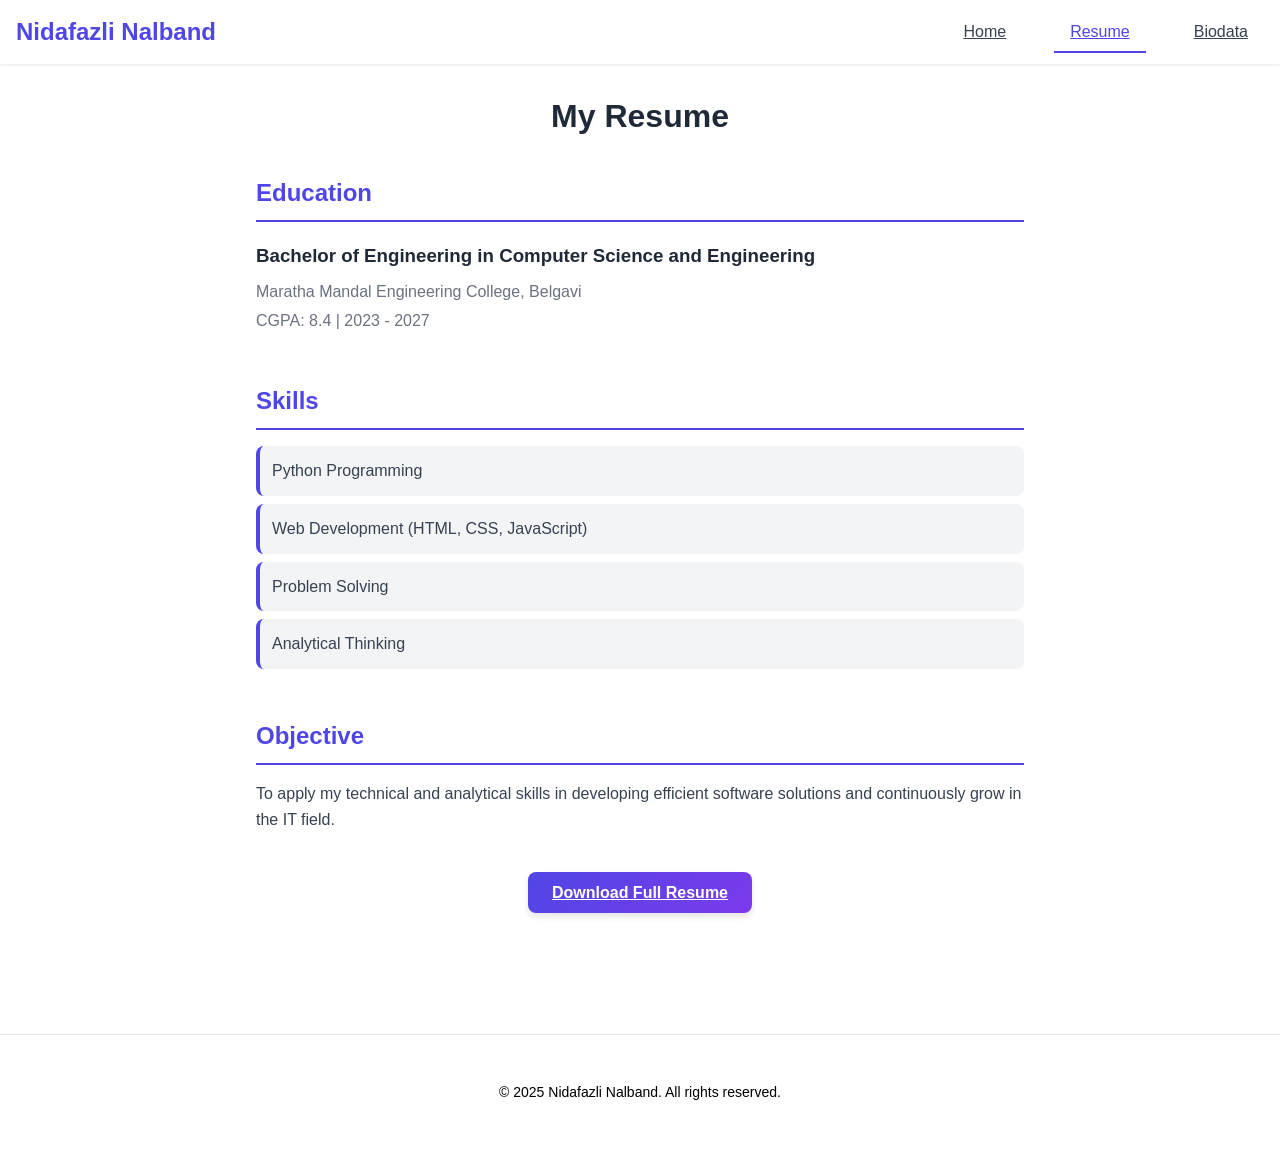
==== resume.html @ 798a1188 "Add files via upload" ====
<!DOCTYPE html>
<html lang="en">
<head>
  <meta charset="UTF-8" />
  <meta name="viewport" content="width=device-width, initial-scale=1" />
  <title>Resume - Nidafazli Nalband</title>
  <link rel="stylesheet" href="styles.css" />
</head>
<body>
  <nav class="navbar">
    <div class="nav-container">
      <div class="brand">Nidafazli Nalband</div>
      <div class="nav-links">
        <a href="index.html" class="nav-btn" id="home-btn">Home</a>
        <a href="resume.html" class="nav-btn active" id="resume-btn">Resume</a>
        <a href="biodata.html" class="nav-btn" id="biodata-btn">Biodata</a>
      </div>
    </div>
  </nav>

  <main class="container fade-in">
    <section class="resume-section">
      <h1>My Resume</h1>
      <div class="resume-content">
        <div class="resume-item">
          <h2>Education</h2>
          <div class="education-details">
            <h3>Bachelor of Engineering in Computer Science and Engineering</h3>
            <p>Maratha Mandal Engineering College, Belgavi</p>
            <p>CGPA: 8.4 | 2023 - 2027</p>
          </div>
        </div>
        <div class="resume-item">
          <h2>Skills</h2>
          <ul class="skills-list">
            <li>Python Programming</li>
            <li>Web Development (HTML, CSS, JavaScript)</li>
            <li>Problem Solving</li>
            <li>Analytical Thinking</li>
          </ul>
        </div>
        <div class="resume-item">
          <h2>Objective</h2>
          <p>To apply my technical and analytical skills in developing efficient software solutions and continuously grow in the IT field.</p>
        </div>
      </div>
      <div class="center-btn">
        <a href="resume.pdf" download="resume.pdf" target="_blank" class="btn primary">Download Full Resume</a>
      </div>
    </section>
  </main>

  <footer class="footer">
    <p>&copy; 2025 Nidafazli Nalband. All rights reserved.</p>
  </footer>

  <script src="script.js"></script>
</body>
</html>
---- styles.css ----
/* Global Styles */
body {
  font-family: 'Segoe UI', Tahoma, Geneva, Verdana, sans-serif;
  margin: 0;
  background: linear-gradient(135deg, from-slate-50 via-blue-50 to-indigo-50);
  min-height: 100vh;
  color: #374151;
  -webkit-font-smoothing: antialiased;
  -moz-osx-font-smoothing: grayscale;
  line-height: 1.6;
}

/* Navigation */
.navbar {
  position: fixed;
  top: 0;
  left: 0;
  right: 0;
  background: rgba(255, 255, 255, 0.8);
  backdrop-filter: blur(8px);
  box-shadow: 0 1px 3px rgba(0, 0, 0, 0.1);
  z-index: 50;
  transition: all 0.3s ease;
}

.nav-container {
  max-width: 7xl;
  margin: 0 auto;
  padding: 0 1rem;
  display: flex;
  justify-content: space-between;
  align-items: center;
  height: 4rem;
}

.brand {
  font-size: 1.5rem;
  font-weight: 600;
  color: #4f46e5;
  transition: transform 0.3s ease;
}

.brand:hover {
  transform: scale(1.05);
}

.nav-links {
  display: flex;
  gap: 2rem;
}

.nav-btn {
  background: none;
  border: none;
  color: #374151;
  font-weight: 500;
  font-size: 1rem;
  cursor: pointer;
  transition: all 0.3s ease;
  position: relative;
  padding: 0.5rem 1rem;
  border-radius: 0.5rem;
}

.nav-btn:hover {
  color: #4f46e5;
  transform: translateY(-1px);
}

.nav-btn.active {
  color: #4f46e5;
}

.nav-btn.active::after {
  content: '';
  position: absolute;
  bottom: 0;
  left: 0;
  width: 100%;
  height: 2px;
  background: #4f46e5;
  animation: slideIn 0.3s ease;
}

@keyframes slideIn {
  from {
    width: 0;
  }
  to {
    width: 100%;
  }
}

/* Page Management */
.page {
  display: none;
  padding-top: 4rem;
}

.page.active {
  display: block;
}

/* Container */
.container {
  max-width: 7xl;
  margin: 0 auto;
  padding: 0 1rem;
}

/* Fade-in Animation */
.fade-in {
  opacity: 0;
  transform: translateY(30px);
  animation: fadeInUp 0.8s ease forwards;
}

@keyframes fadeInUp {
  to {
    opacity: 1;
    transform: translateY(0);
  }
}

/* Hero Section */
.hero {
  text-align: center;
  padding: 4rem 0;
}

.profile-img {
  width: 8rem;
  height: 8rem;
  border-radius: 50%;
  object-fit: cover;
  margin-bottom: 2rem;
  border: 4px solid #4f46e5;
  box-shadow: 0 10px 15px rgba(0, 0, 0, 0.1);
  transition: transform 0.3s ease;
}

.profile-img:hover {
  transform: scale(1.05);
}

.hero h1 {
  font-size: 3rem;
  font-weight: 700;
  color: #1f2937;
  margin-bottom: 0.5rem;
}

.hero h2 {
  font-size: 1.25rem;
  color: #6b7280;
  margin-bottom: 1rem;
}

.hero p {
  font-size: 1.125rem;
  color: #4b5563;
  max-width: 32rem;
  margin: 0 auto 2rem;
}

.hero-buttons {
  display: flex;
  justify-content: center;
  gap: 1rem;
  flex-wrap: wrap;
}

/* Button Styles */
.btn {
  background: linear-gradient(135deg, #4f46e5, #7c3aed);
  color: white;
  border: none;
  padding: 0.75rem 1.5rem;
  border-radius: 0.5rem;
  font-size: 1rem;
  font-weight: 600;
  cursor: pointer;
  transition: all 0.3s ease;
  box-shadow: 0 4px 6px rgba(0, 0, 0, 0.1);
  position: relative;
  overflow: hidden;
}

.btn::before {
  content: '';
  position: absolute;
  top: 0;
  left: -100%;
  width: 100%;
  height: 100%;
  background: linear-gradient(90deg, transparent, rgba(255, 255, 255, 0.2), transparent);
  transition: left 0.5s;
}

.btn:hover::before {
  left: 100%;
}

.btn:hover {
  transform: translateY(-2px);
  box-shadow: 0 10px 15px rgba(0, 0, 0, 0.15);
}

.btn.secondary {
  background: rgba(255, 255, 255, 0.1);
  color: #4f46e5;
  border: 1px solid #4f46e5;
}

.btn.secondary:hover {
  background: #4f46e5;
  color: white;
}

/* Sections */
.about, .skills, .contact, .resume-section, .biodata-section {
  padding: 4rem 0;
}

.about h3, .skills h3, .contact h3, .resume-section h1, .biodata-section h1 {
  font-size: 2rem;
  font-weight: 700;
  color: #1f2937;
  text-align: center;
  margin-bottom: 2rem;
}

.about p {
  font-size: 1.125rem;
  color: #4b5563;
  line-height: 1.8;
  max-width: 42rem;
  margin: 0 auto 1rem;
  text-align: center;
}

/* Skills Section */
.skills-grid {
  display: grid;
  grid-template-columns: repeat(auto-fit, minmax(16rem, 1fr));
  gap: 2rem;
  margin-top: 2rem;
}

.skill-item {
  background: white;
  padding: 1.5rem;
  border-radius: 0.75rem;
  box-shadow: 0 4px 6px rgba(0, 0, 0, 0.1);
  transition: transform 0.3s ease, box-shadow 0.3s ease;
}

.skill-item:hover {
  transform: translateY(-4px);
  box-shadow: 0 10px 15px rgba(0, 0, 0, 0.15);
}

.skill-item h4 {
  color: #4f46e5;
  margin-bottom: 0.5rem;
  font-size: 1.125rem;
  font-weight: 600;
}

.skill-item p {
  color: #6b7280;
}

/* Contact Section */
.contact-grid {
  display: grid;
  grid-template-columns: repeat(auto-fit, minmax(16rem, 1fr));
  gap: 2rem;
  margin-top: 2rem;
}

.contact-item {
  display: flex;
  align-items: center;
  background: white;
  padding: 1.5rem;
  border-radius: 0.75rem;
  box-shadow: 0 4px 6px rgba(0, 0, 0, 0.1);
  transition: transform 0.3s ease;
}

.contact-item:hover {
  transform: translateX(4px);
}

.contact-item .icon {
  margin-right: 1rem;
  color: #4f46e5;
  font-size: 1.5rem;
}

.contact-item p {
  margin: 0;
  color: #374151;
}

.contact-item a {
  color: #4f46e5;
  text-decoration: none;
  font-weight: 500;
}

.contact-item a:hover {
  text-decoration: underline;
}

/* Resume Section */
.resume-content {
  max-width: 48rem;
  margin: 0 auto;
}

.resume-item {
  margin-bottom: 3rem;
}

.resume-item h2 {
  font-size: 1.5rem;
  color: #4f46e5;
  margin-bottom: 1rem;
  border-bottom: 2px solid #4f46e5;
  padding-bottom: 0.5rem;
}

.education-details h3 {
  color: #1f2937;
  margin-bottom: 0.5rem;
}

.education-details p {
  color: #6b7280;
  margin: 0.25rem 0;
}

.skills-list {
  list-style: none;
  padding: 0;
}

.skills-list li {
  background: #f3f4f6;
  padding: 0.75rem;
  margin-bottom: 0.5rem;
  border-radius: 0.5rem;
  border-left: 4px solid #4f46e5;
}

.center-btn {
  text-align: center;
  margin-top: 2rem;
}

/* Biodata Section */
.biodata-content {
  max-width: 48rem;
  margin: 0 auto;
}

.biodata-list {
  background: white;
  padding: 2rem;
  border-radius: 0.75rem;
  box-shadow: 0 4px 6px rgba(0, 0, 0, 0.1);
}

.biodata-list ul {
  list-style: none;
  padding: 0;
}

.biodata-list li {
  margin-bottom: 1rem;
  padding: 0.5rem 0;
  border-bottom: 1px solid #e5e7eb;
}

.biodata-list li:last-child {
  border-bottom: none;
}

.biodata-list strong {
  color: #4f46e5;
}

/* Footer */
.footer {
  background: white;
  color: #374151;
  padding: 2rem 0;
  margin-top: 4rem;
  border-top: 1px solid #e5e7eb;
}

.footer p {
  text-align: center;
  font-size: 0.875rem;
  color: #000000;
}

/* Responsive Design */
@media (max-width: 768px) {
  .nav-links {
    gap: 1rem;
  }

  .hero h1 {
    font-size: 2.25rem;
  }

  .hero h2 {
    font-size: 1.125rem;
  }

  .hero p {
    font-size: 1rem;
  }

  .skills-grid, .contact-grid {
    grid-template-columns: 1fr;
  }

  .biodata-grid {
    grid-template-columns: 1fr;
  }

  .footer-grid {
    grid-template-columns: 1fr;
  }
}

@media (max-width: 480px) {
  .nav-container {
    padding: 0 0.5rem;
  }

  .hero {
    padding: 2rem 0;
  }

  .hero-buttons {
    flex-direction: column;
    align-items: center;
  }

  .btn {
    width: 100%;
    max-width: 16rem;
  }
}
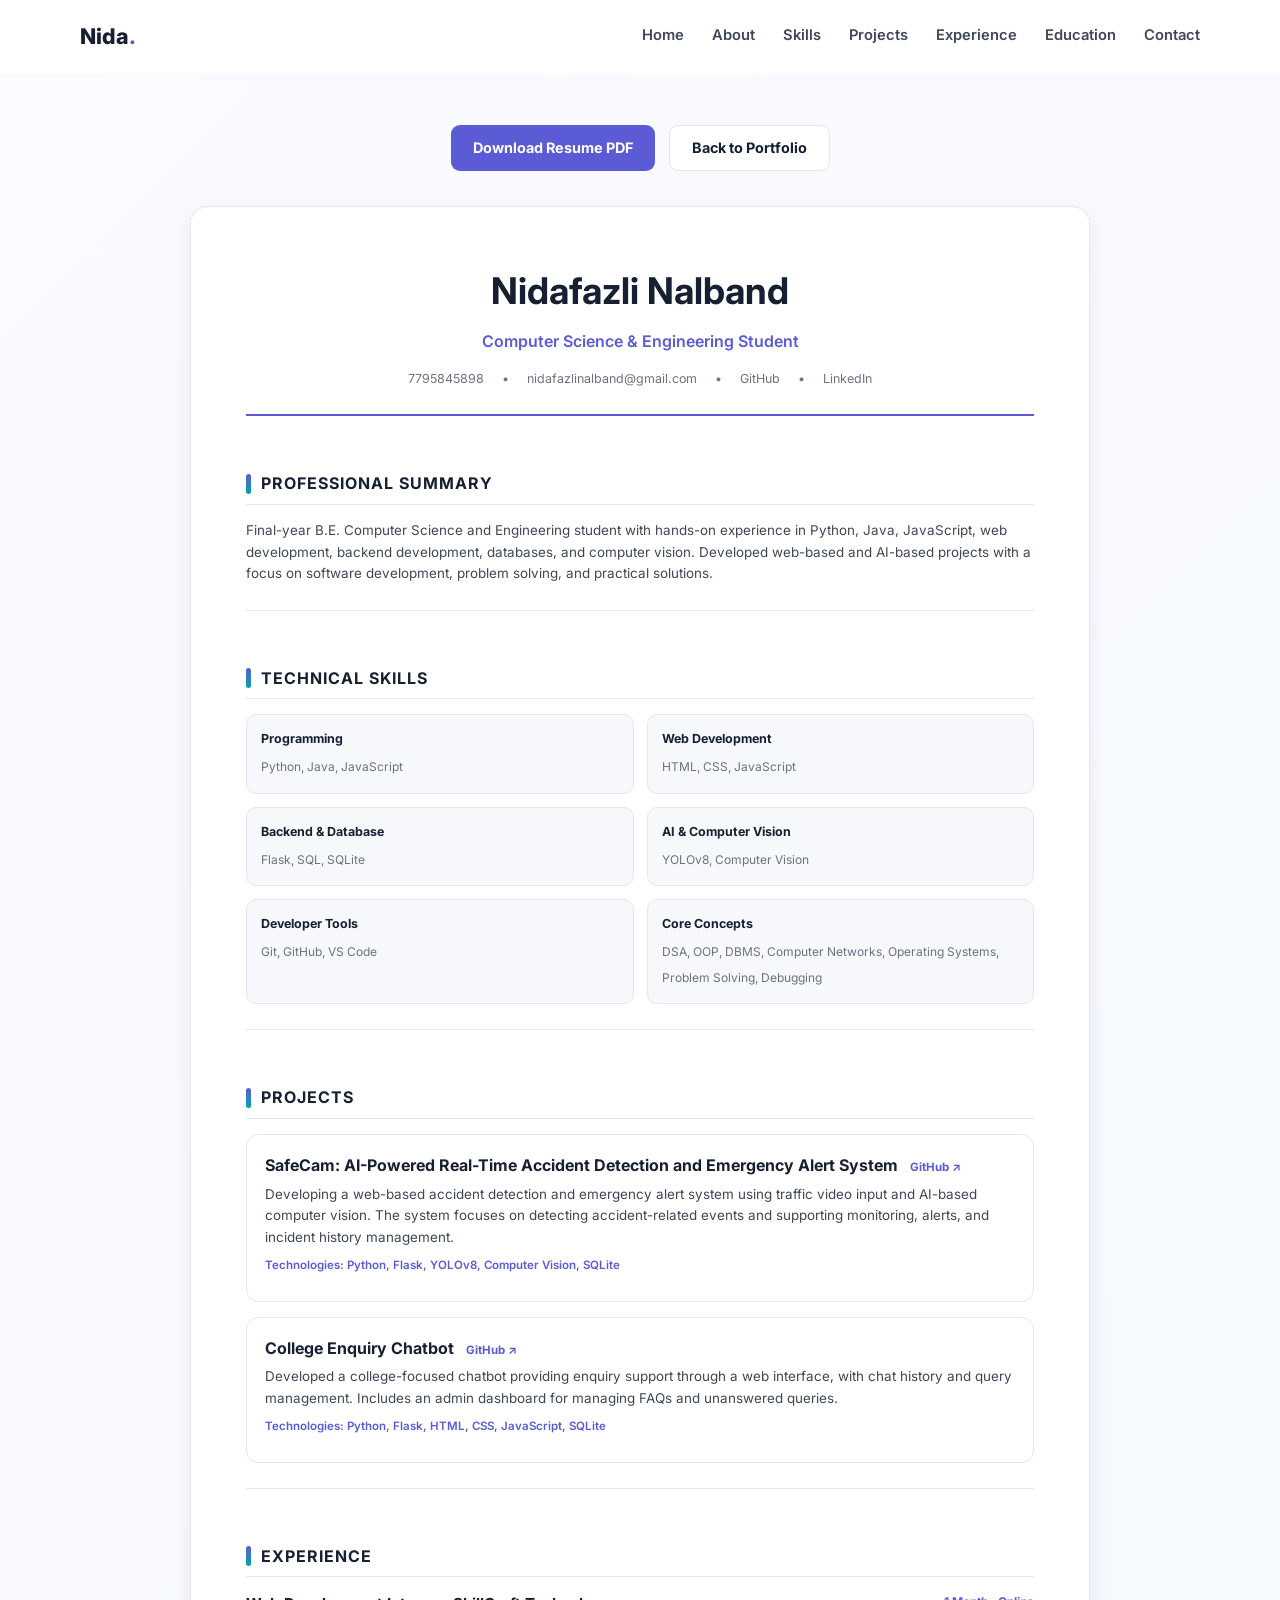
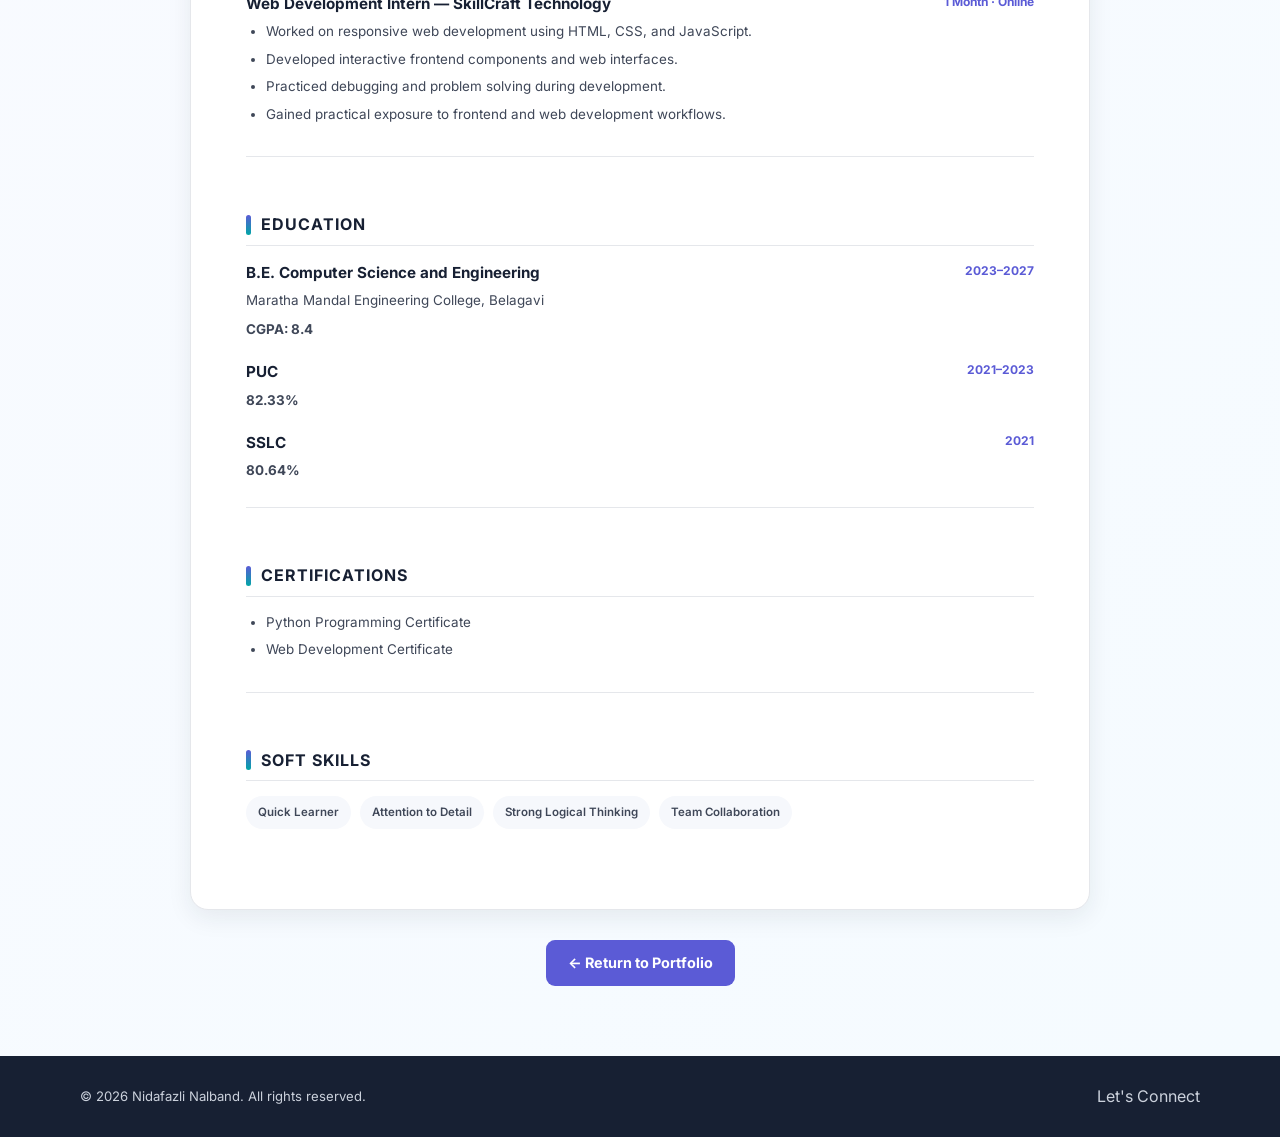
==== commit bdfe6796: "Add files via upload" ====
--- a/resume.html
+++ b/resume.html
@@ -1,59 +1,268 @@
 <!DOCTYPE html>
 <html lang="en">
 <head>
-  <meta charset="UTF-8" />
-  <meta name="viewport" content="width=device-width, initial-scale=1" />
-  <title>Resume - Nidafazli Nalband</title>
-  <link rel="stylesheet" href="styles.css" />
+<meta charset="UTF-8">
+<meta name="viewport" content="width=device-width,initial-scale=1.0">
+<meta name="description" content="Nidafazli Nalband - Resume">
+<title>Resume | Nidafazli Nalband</title>
+<link rel="preconnect" href="https://fonts.googleapis.com">
+<link rel="preconnect" href="https://fonts.gstatic.com" crossorigin>
+<link href="https://fonts.googleapis.com/css2?family=Inter:wght@400;500;600;700;800&display=swap" rel="stylesheet">
+<link rel="stylesheet" href="styles.css">
+<style>
+.resume-page{padding:125px 0 70px;background:linear-gradient(135deg,#fafaff,#f5fbff);min-height:100vh}
+.resume-actions{display:flex;justify-content:center;gap:14px;flex-wrap:wrap;margin-bottom:35px}
+.resume-paper{width:min(900px,100%);margin:auto;padding:55px;background:#fff;border:1px solid var(--border);border-radius:18px;box-shadow:var(--shadow)}
+.resume-header{text-align:center;padding-bottom:25px;border-bottom:2px solid var(--primary)}
+.resume-header h1{color:var(--dark);font-size:2.3rem;margin-bottom:8px}
+.resume-header h2{color:var(--primary);font-size:1rem;font-weight:600;margin-bottom:15px}
+.resume-contact{display:flex;justify-content:center;flex-wrap:wrap;gap:10px 18px;color:var(--muted);font-size:.78rem}
+.resume-contact a:hover{color:var(--primary)}
+.resume-section{margin-top:30px}
+.resume-section h3{display:flex;align-items:center;gap:10px;margin-bottom:15px;padding-bottom:7px;color:var(--dark);font-size:1rem;text-transform:uppercase;letter-spacing:1px;border-bottom:1px solid var(--border)}
+.resume-section h3::before{content:"";width:5px;height:20px;border-radius:5px;background:linear-gradient(var(--primary),var(--secondary))}
+.resume-section p,.resume-section li{color:var(--text);font-size:.84rem}
+.resume-section ul{padding-left:20px}
+.resume-section li{margin-bottom:6px}
+.resume-item{margin-bottom:20px}
+.resume-item:last-child{margin-bottom:0}
+.resume-item-header{display:flex;justify-content:space-between;gap:20px;margin-bottom:5px}
+.resume-item-header h4{color:var(--dark);font-size:.95rem}
+.resume-date{color:var(--primary);font-size:.75rem;font-weight:700;white-space:nowrap}
+.resume-subtitle{color:var(--muted);font-size:.78rem;margin-bottom:7px}
+.resume-skills{display:grid;grid-template-columns:repeat(2,1fr);gap:13px}
+.resume-skill{padding:14px;border:1px solid var(--border);border-radius:10px;background:var(--light)}
+.resume-skill strong{display:block;color:var(--dark);font-size:.78rem;margin-bottom:4px}
+.resume-skill span{color:var(--muted);font-size:.75rem}
+.resume-project{padding:18px;border:1px solid var(--border);border-radius:12px;margin-bottom:15px;transition:.3s ease}
+.resume-project:hover{transform:translateY(-4px);box-shadow:0 8px 25px rgba(16,24,40,.07)}
+.resume-project h4{color:var(--dark);margin-bottom:5px}
+.resume-project h4 a{color:var(--primary);font-size:.72rem;margin-left:8px}
+.resume-project h4 a:hover{color:var(--accent)}
+.resume-project p{margin-bottom:8px}
+.resume-tech{color:var(--primary)!important;font-size:.72rem!important;font-weight:600}
+.resume-soft{display:flex;flex-wrap:wrap;gap:9px}
+.resume-soft span{padding:7px 12px;border-radius:20px;background:var(--light);color:var(--text);font-size:.72rem;font-weight:600}
+.resume-back{text-align:center;margin-top:30px}
+@media(max-width:600px){
+.resume-page{padding:105px 0 40px}
+.resume-paper{padding:28px 20px;border-radius:12px}
+.resume-header h1{font-size:1.8rem}
+.resume-contact{flex-direction:column;gap:4px}
+.resume-item-header{flex-direction:column;gap:2px}
+.resume-skills{grid-template-columns:1fr}
+.resume-actions{flex-direction:column}
+.resume-actions .btn{width:100%}
+}
+@media print{
+.navbar,.resume-actions,.resume-back,footer{display:none!important}
+.resume-page{padding:0;background:#fff}
+.resume-paper{width:100%;padding:20px;border:0;box-shadow:none}
+.resume-section{break-inside:avoid}
+}
+</style>
 </head>
+
 <body>
-  <nav class="navbar">
-    <div class="nav-container">
-      <div class="brand">Nidafazli Nalband</div>
-      <div class="nav-links">
-        <a href="index.html" class="nav-btn" id="home-btn">Home</a>
-        <a href="resume.html" class="nav-btn active" id="resume-btn">Resume</a>
-        <a href="biodata.html" class="nav-btn" id="biodata-btn">Biodata</a>
-      </div>
-    </div>
-  </nav>
-
-  <main class="container fade-in">
-    <section class="resume-section">
-      <h1>My Resume</h1>
-      <div class="resume-content">
-        <div class="resume-item">
-          <h2>Education</h2>
-          <div class="education-details">
-            <h3>Bachelor of Engineering in Computer Science and Engineering</h3>
-            <p>Maratha Mandal Engineering College, Belgavi</p>
-            <p>CGPA: 8.4 | 2023 - 2027</p>
-          </div>
-        </div>
-        <div class="resume-item">
-          <h2>Skills</h2>
-          <ul class="skills-list">
-            <li>Python Programming</li>
-            <li>Web Development (HTML, CSS, JavaScript)</li>
-            <li>Problem Solving</li>
-            <li>Analytical Thinking</li>
-          </ul>
-        </div>
-        <div class="resume-item">
-          <h2>Objective</h2>
-          <p>To apply my technical and analytical skills in developing efficient software solutions and continuously grow in the IT field.</p>
-        </div>
-      </div>
-      <div class="center-btn">
-        <a href="resume.pdf" download="resume.pdf" target="_blank" class="btn primary">Download Full Resume</a>
-      </div>
-    </section>
-  </main>
-
-  <footer class="footer">
-    <p>&copy; 2025 Nidafazli Nalband. All rights reserved.</p>
-  </footer>
-
-  <script src="script.js"></script>
+
+<nav class="navbar">
+<div class="container nav-container">
+<a href="index.html" class="logo">Nida<span>.</span></a>
+<div class="nav-menu">
+<a href="index.html">Home</a>
+<a href="index.html#about">About</a>
+<a href="index.html#skills">Skills</a>
+<a href="index.html#projects">Projects</a>
+<a href="index.html#experience">Experience</a>
+<a href="index.html#education">Education</a>
+<a href="index.html#contact">Contact</a>
+</div>
+<button class="menu-toggle" aria-label="Open menu">
+<span></span><span></span><span></span>
+</button>
+</div>
+</nav>
+
+<main class="resume-page">
+
+<div class="container">
+
+<div class="resume-actions">
+<a href="resume.pdf" download class="btn btn-primary">Download Resume PDF</a>
+<a href="index.html" class="btn btn-secondary">Back to Portfolio</a>
+</div>
+
+<article class="resume-paper">
+
+<header class="resume-header">
+<h1>Nidafazli Nalband</h1>
+<h2>Computer Science & Engineering Student</h2>
+
+<div class="resume-contact">
+<a href="tel:7795845898">7795845898</a>
+<span>•</span>
+<a href="mailto:nidafazlinalband@gmail.com">nidafazlinalband@gmail.com</a>
+<span>•</span>
+<a href="https://github.com/Nidafazli-Nalband" target="_blank" rel="noopener noreferrer">GitHub</a>
+<span>•</span>
+<a href="https://www.linkedin.com/in/nidafazli-nalband-ab62792a0/" target="_blank" rel="noopener noreferrer">LinkedIn</a>
+</div>
+</header>
+
+<section class="resume-section">
+<h3>Professional Summary</h3>
+<p>
+Final-year B.E. Computer Science and Engineering student with hands-on experience in Python, Java, JavaScript, web development, backend development, databases, and computer vision. Developed web-based and AI-based projects with a focus on software development, problem solving, and practical solutions.
+</p>
+</section>
+
+<section class="resume-section">
+<h3>Technical Skills</h3>
+
+<div class="resume-skills">
+
+<div class="resume-skill">
+<strong>Programming</strong>
+<span>Python, Java, JavaScript</span>
+</div>
+
+<div class="resume-skill">
+<strong>Web Development</strong>
+<span>HTML, CSS, JavaScript</span>
+</div>
+
+<div class="resume-skill">
+<strong>Backend & Database</strong>
+<span>Flask, SQL, SQLite</span>
+</div>
+
+<div class="resume-skill">
+<strong>AI & Computer Vision</strong>
+<span>YOLOv8, Computer Vision</span>
+</div>
+
+<div class="resume-skill">
+<strong>Developer Tools</strong>
+<span>Git, GitHub, VS Code</span>
+</div>
+
+<div class="resume-skill">
+<strong>Core Concepts</strong>
+<span>DSA, OOP, DBMS, Computer Networks, Operating Systems, Problem Solving, Debugging</span>
+</div>
+
+</div>
+</section>
+
+<section class="resume-section">
+<h3>Projects</h3>
+
+<div class="resume-project">
+<h4>
+SafeCam: AI-Powered Real-Time Accident Detection and Emergency Alert System
+<a href="https://github.com/Nidafazli-Nalband/SafeCam-AI-Powered-Real-Time-Accident-Detection-Emergency-Alert-System" target="_blank" rel="noopener noreferrer">GitHub ↗</a>
+</h4>
+<p>
+Developing a web-based accident detection and emergency alert system using traffic video input and AI-based computer vision. The system focuses on detecting accident-related events and supporting monitoring, alerts, and incident history management.
+</p>
+<p class="resume-tech">Technologies: Python, Flask, YOLOv8, Computer Vision, SQLite</p>
+</div>
+
+<div class="resume-project">
+<h4>
+College Enquiry Chatbot
+<a href="https://github.com/Nidafazli-Nalband/College_Enquiry_Chatbot" target="_blank" rel="noopener noreferrer">GitHub ↗</a>
+</h4>
+<p>
+Developed a college-focused chatbot providing enquiry support through a web interface, with chat history and query management. Includes an admin dashboard for managing FAQs and unanswered queries.
+</p>
+<p class="resume-tech">Technologies: Python, Flask, HTML, CSS, JavaScript, SQLite</p>
+</div>
+
+</section>
+
+<section class="resume-section">
+<h3>Experience</h3>
+
+<div class="resume-item">
+<div class="resume-item-header">
+<h4>Web Development Intern — SkillCraft Technology</h4>
+<span class="resume-date">1 Month · Online</span>
+</div>
+<ul>
+<li>Worked on responsive web development using HTML, CSS, and JavaScript.</li>
+<li>Developed interactive frontend components and web interfaces.</li>
+<li>Practiced debugging and problem solving during development.</li>
+<li>Gained practical exposure to frontend and web development workflows.</li>
+</ul>
+</div>
+
+</section>
+
+<section class="resume-section">
+<h3>Education</h3>
+
+<div class="resume-item">
+<div class="resume-item-header">
+<h4>B.E. Computer Science and Engineering</h4>
+<span class="resume-date">2023–2027</span>
+</div>
+<p class="resume-subtitle">Maratha Mandal Engineering College, Belagavi</p>
+<p><strong>CGPA: 8.4</strong></p>
+</div>
+
+<div class="resume-item">
+<div class="resume-item-header">
+<h4>PUC</h4>
+<span class="resume-date">2021–2023</span>
+</div>
+<p><strong>82.33%</strong></p>
+</div>
+
+<div class="resume-item">
+<div class="resume-item-header">
+<h4>SSLC</h4>
+<span class="resume-date">2021</span>
+</div>
+<p><strong>80.64%</strong></p>
+</div>
+
+</section>
+
+<section class="resume-section">
+<h3>Certifications</h3>
+<ul>
+<li>Python Programming Certificate</li>
+<li>Web Development Certificate</li>
+</ul>
+</section>
+
+<section class="resume-section">
+<h3>Soft Skills</h3>
+<div class="resume-soft">
+<span>Quick Learner</span>
+<span>Attention to Detail</span>
+<span>Strong Logical Thinking</span>
+<span>Team Collaboration</span>
+</div>
+</section>
+
+</article>
+
+<div class="resume-back">
+<a href="index.html" class="btn btn-primary">← Return to Portfolio</a>
+</div>
+
+</div>
+</main>
+
+<footer>
+<div class="container footer-content">
+<p>© 2026 Nidafazli Nalband. All rights reserved.</p>
+<a href="mailto:nidafazlinalband@gmail.com">Let's Connect</a>
+</div>
+</footer>
+
+<script src="script.js"></script>
 </body>
-</html>
+</html>
--- a/styles.css
+++ b/styles.css
@@ -1,459 +1,808 @@
-/* Global Styles */
-body {
-  font-family: 'Segoe UI', Tahoma, Geneva, Verdana, sans-serif;
-  margin: 0;
-  background: linear-gradient(135deg, from-slate-50 via-blue-50 to-indigo-50);
-  min-height: 100vh;
-  color: #374151;
-  -webkit-font-smoothing: antialiased;
-  -moz-osx-font-smoothing: grayscale;
-  line-height: 1.6;
-}
-
-/* Navigation */
-.navbar {
-  position: fixed;
-  top: 0;
-  left: 0;
-  right: 0;
-  background: rgba(255, 255, 255, 0.8);
-  backdrop-filter: blur(8px);
-  box-shadow: 0 1px 3px rgba(0, 0, 0, 0.1);
-  z-index: 50;
-  transition: all 0.3s ease;
-}
-
-.nav-container {
-  max-width: 7xl;
-  margin: 0 auto;
-  padding: 0 1rem;
-  display: flex;
-  justify-content: space-between;
-  align-items: center;
-  height: 4rem;
-}
-
-.brand {
-  font-size: 1.5rem;
-  font-weight: 600;
-  color: #4f46e5;
-  transition: transform 0.3s ease;
-}
-
-.brand:hover {
-  transform: scale(1.05);
-}
-
-.nav-links {
-  display: flex;
-  gap: 2rem;
-}
-
-.nav-btn {
-  background: none;
-  border: none;
-  color: #374151;
-  font-weight: 500;
-  font-size: 1rem;
-  cursor: pointer;
-  transition: all 0.3s ease;
-  position: relative;
-  padding: 0.5rem 1rem;
-  border-radius: 0.5rem;
-}
-
-.nav-btn:hover {
-  color: #4f46e5;
-  transform: translateY(-1px);
-}
-
-.nav-btn.active {
-  color: #4f46e5;
-}
-
-.nav-btn.active::after {
-  content: '';
-  position: absolute;
-  bottom: 0;
-  left: 0;
-  width: 100%;
-  height: 2px;
-  background: #4f46e5;
-  animation: slideIn 0.3s ease;
-}
-
-@keyframes slideIn {
-  from {
-    width: 0;
-  }
-  to {
-    width: 100%;
-  }
-}
-
-/* Page Management */
-.page {
-  display: none;
-  padding-top: 4rem;
-}
-
-.page.active {
-  display: block;
-}
-
-/* Container */
-.container {
-  max-width: 7xl;
-  margin: 0 auto;
-  padding: 0 1rem;
-}
-
-/* Fade-in Animation */
-.fade-in {
-  opacity: 0;
-  transform: translateY(30px);
-  animation: fadeInUp 0.8s ease forwards;
-}
-
-@keyframes fadeInUp {
-  to {
-    opacity: 1;
-    transform: translateY(0);
-  }
-}
-
-/* Hero Section */
-.hero {
-  text-align: center;
-  padding: 4rem 0;
-}
-
-.profile-img {
-  width: 8rem;
-  height: 8rem;
-  border-radius: 50%;
-  object-fit: cover;
-  margin-bottom: 2rem;
-  border: 4px solid #4f46e5;
-  box-shadow: 0 10px 15px rgba(0, 0, 0, 0.1);
-  transition: transform 0.3s ease;
-}
-
-.profile-img:hover {
-  transform: scale(1.05);
-}
-
-.hero h1 {
-  font-size: 3rem;
-  font-weight: 700;
-  color: #1f2937;
-  margin-bottom: 0.5rem;
-}
-
-.hero h2 {
-  font-size: 1.25rem;
-  color: #6b7280;
-  margin-bottom: 1rem;
-}
-
-.hero p {
-  font-size: 1.125rem;
-  color: #4b5563;
-  max-width: 32rem;
-  margin: 0 auto 2rem;
-}
-
-.hero-buttons {
-  display: flex;
-  justify-content: center;
-  gap: 1rem;
-  flex-wrap: wrap;
-}
-
-/* Button Styles */
-.btn {
-  background: linear-gradient(135deg, #4f46e5, #7c3aed);
-  color: white;
-  border: none;
-  padding: 0.75rem 1.5rem;
-  border-radius: 0.5rem;
-  font-size: 1rem;
-  font-weight: 600;
-  cursor: pointer;
-  transition: all 0.3s ease;
-  box-shadow: 0 4px 6px rgba(0, 0, 0, 0.1);
-  position: relative;
-  overflow: hidden;
-}
-
-.btn::before {
-  content: '';
-  position: absolute;
-  top: 0;
-  left: -100%;
-  width: 100%;
-  height: 100%;
-  background: linear-gradient(90deg, transparent, rgba(255, 255, 255, 0.2), transparent);
-  transition: left 0.5s;
-}
-
-.btn:hover::before {
-  left: 100%;
-}
-
-.btn:hover {
-  transform: translateY(-2px);
-  box-shadow: 0 10px 15px rgba(0, 0, 0, 0.15);
-}
-
-.btn.secondary {
-  background: rgba(255, 255, 255, 0.1);
-  color: #4f46e5;
-  border: 1px solid #4f46e5;
-}
-
-.btn.secondary:hover {
-  background: #4f46e5;
-  color: white;
-}
-
-/* Sections */
-.about, .skills, .contact, .resume-section, .biodata-section {
-  padding: 4rem 0;
-}
-
-.about h3, .skills h3, .contact h3, .resume-section h1, .biodata-section h1 {
-  font-size: 2rem;
-  font-weight: 700;
-  color: #1f2937;
-  text-align: center;
-  margin-bottom: 2rem;
-}
-
-.about p {
-  font-size: 1.125rem;
-  color: #4b5563;
-  line-height: 1.8;
-  max-width: 42rem;
-  margin: 0 auto 1rem;
-  text-align: center;
-}
-
-/* Skills Section */
-.skills-grid {
-  display: grid;
-  grid-template-columns: repeat(auto-fit, minmax(16rem, 1fr));
-  gap: 2rem;
-  margin-top: 2rem;
-}
-
-.skill-item {
-  background: white;
-  padding: 1.5rem;
-  border-radius: 0.75rem;
-  box-shadow: 0 4px 6px rgba(0, 0, 0, 0.1);
-  transition: transform 0.3s ease, box-shadow 0.3s ease;
-}
-
-.skill-item:hover {
-  transform: translateY(-4px);
-  box-shadow: 0 10px 15px rgba(0, 0, 0, 0.15);
-}
-
-.skill-item h4 {
-  color: #4f46e5;
-  margin-bottom: 0.5rem;
-  font-size: 1.125rem;
-  font-weight: 600;
-}
-
-.skill-item p {
-  color: #6b7280;
-}
-
-/* Contact Section */
-.contact-grid {
-  display: grid;
-  grid-template-columns: repeat(auto-fit, minmax(16rem, 1fr));
-  gap: 2rem;
-  margin-top: 2rem;
-}
-
-.contact-item {
-  display: flex;
-  align-items: center;
-  background: white;
-  padding: 1.5rem;
-  border-radius: 0.75rem;
-  box-shadow: 0 4px 6px rgba(0, 0, 0, 0.1);
-  transition: transform 0.3s ease;
-}
-
-.contact-item:hover {
-  transform: translateX(4px);
-}
-
-.contact-item .icon {
-  margin-right: 1rem;
-  color: #4f46e5;
-  font-size: 1.5rem;
-}
-
-.contact-item p {
-  margin: 0;
-  color: #374151;
-}
-
-.contact-item a {
-  color: #4f46e5;
-  text-decoration: none;
-  font-weight: 500;
-}
-
-.contact-item a:hover {
-  text-decoration: underline;
-}
-
-/* Resume Section */
-.resume-content {
-  max-width: 48rem;
-  margin: 0 auto;
-}
-
-.resume-item {
-  margin-bottom: 3rem;
-}
-
-.resume-item h2 {
-  font-size: 1.5rem;
-  color: #4f46e5;
-  margin-bottom: 1rem;
-  border-bottom: 2px solid #4f46e5;
-  padding-bottom: 0.5rem;
-}
-
-.education-details h3 {
-  color: #1f2937;
-  margin-bottom: 0.5rem;
-}
-
-.education-details p {
-  color: #6b7280;
-  margin: 0.25rem 0;
-}
-
-.skills-list {
-  list-style: none;
-  padding: 0;
-}
-
-.skills-list li {
-  background: #f3f4f6;
-  padding: 0.75rem;
-  margin-bottom: 0.5rem;
-  border-radius: 0.5rem;
-  border-left: 4px solid #4f46e5;
-}
-
-.center-btn {
-  text-align: center;
-  margin-top: 2rem;
-}
-
-/* Biodata Section */
-.biodata-content {
-  max-width: 48rem;
-  margin: 0 auto;
-}
-
-.biodata-list {
-  background: white;
-  padding: 2rem;
-  border-radius: 0.75rem;
-  box-shadow: 0 4px 6px rgba(0, 0, 0, 0.1);
-}
-
-.biodata-list ul {
-  list-style: none;
-  padding: 0;
-}
-
-.biodata-list li {
-  margin-bottom: 1rem;
-  padding: 0.5rem 0;
-  border-bottom: 1px solid #e5e7eb;
-}
-
-.biodata-list li:last-child {
-  border-bottom: none;
-}
-
-.biodata-list strong {
-  color: #4f46e5;
+:root{
+    --primary:#5b5bd6;
+    --secondary:#00a6a6;
+    --accent:#f59e0b;
+    --dark:#172033;
+    --text:#3f4758;
+    --muted:#6b7280;
+    --light:#f6f8fc;
+    --white:#fff;
+    --border:#e5e7eb;
+    --shadow:0 8px 24px rgba(23,32,51,.08);
+    --radius:16px;
+    --transition:.2s ease;
+}
+
+*{
+    margin:0;
+    padding:0;
+    box-sizing:border-box;
+}
+
+html{
+    scroll-behavior:smooth;
+}
+
+body{
+    font-family:"Inter",Arial,sans-serif;
+    color:var(--text);
+    background:var(--white);
+    line-height:1.6;
+}
+
+a{
+    color:inherit;
+    text-decoration:none;
+}
+
+button,
+a{
+    -webkit-tap-highlight-color:transparent;
+}
+
+.container{
+    width:min(1120px,92%);
+    margin:auto;
+}
+
+.section{
+    padding:90px 0;
+}
+
+.section-heading{
+    max-width:650px;
+    margin:0 auto 45px;
+    text-align:center;
+}
+
+.section-label,
+.hero-label,
+.project-category{
+    display:inline-block;
+    color:var(--primary);
+    font-size:.8rem;
+    font-weight:700;
+    letter-spacing:1.5px;
+    text-transform:uppercase;
+}
+
+.section-heading h2{
+    margin:8px 0 12px;
+    color:var(--dark);
+    font-size:2.2rem;
+    line-height:1.2;
+}
+
+.section-heading p{
+    color:var(--muted);
+}
+
+/* Navbar */
+
+.navbar{
+    position:fixed;
+    top:0;
+    left:0;
+    width:100%;
+    z-index:1000;
+    background:rgba(255,255,255,.96);
+    border-bottom:1px solid transparent;
+}
+
+.navbar.scrolled{
+    border-color:var(--border);
+}
+
+.nav-container{
+    min-height:72px;
+    display:flex;
+    align-items:center;
+    justify-content:space-between;
+}
+
+.logo{
+    color:var(--dark);
+    font-size:1.35rem;
+    font-weight:800;
+}
+
+.logo span{
+    color:var(--primary);
+}
+
+.nav-menu{
+    display:flex;
+    align-items:center;
+    gap:28px;
+    list-style:none;
+}
+
+.nav-menu a{
+    color:var(--text);
+    font-size:.92rem;
+    font-weight:600;
+}
+
+.nav-menu a:hover,
+.nav-menu a.active{
+    color:var(--primary);
+}
+
+.menu-toggle{
+    display:none;
+    border:0;
+    background:none;
+    color:var(--dark);
+    font-size:1.5rem;
+    cursor:pointer;
+}
+
+/* Hero */
+
+.hero{
+    min-height:100vh;
+    display:flex;
+    align-items:center;
+    padding:120px 0 70px;
+    background:linear-gradient(135deg,#f5f7ff 0%,#eefafa 100%);
+}
+
+.hero-content{
+    display:grid;
+    grid-template-columns:1.1fr .9fr;
+    align-items:center;
+    gap:70px;
+}
+
+.hero-text h1{
+    margin:10px 0;
+    color:var(--dark);
+    font-size:clamp(2.8rem,6vw,4.8rem);
+    line-height:1.05;
+}
+
+.hero-text h1 span{
+    color:var(--primary);
+}
+
+.hero-description{
+    max-width:620px;
+    margin:20px 0 30px;
+    color:var(--muted);
+    font-size:1.05rem;
+}
+
+.hero-buttons{
+    display:flex;
+    flex-wrap:wrap;
+    gap:12px;
+}
+
+.btn{
+    display:inline-flex;
+    align-items:center;
+    justify-content:center;
+    min-height:46px;
+    padding:0 22px;
+    border-radius:9px;
+    font-size:.9rem;
+    font-weight:700;
+    transition:transform var(--transition),background var(--transition);
+}
+
+.btn:hover{
+    transform:translateY(-2px);
+}
+
+.btn-primary{
+    color:var(--white);
+    background:var(--primary);
+}
+
+.btn-primary:hover{
+    background:#4c4cc4;
+}
+
+.btn-secondary{
+    color:var(--dark);
+    background:var(--white);
+    border:1px solid var(--border);
+}
+
+.btn-secondary:hover{
+    background:var(--light);
+}
+
+.social-links{
+    display:flex;
+    gap:18px;
+    margin-top:28px;
+}
+
+.social-links a{
+    color:var(--muted);
+    font-size:.9rem;
+    font-weight:600;
+}
+
+.social-links a:hover{
+    color:var(--primary);
+}
+
+/* Hero code card */
+
+.hero-card{
+    display:flex;
+    justify-content:center;
+}
+
+.code-card{
+    width:min(430px,100%);
+    overflow:hidden;
+    border:1px solid var(--border);
+    border-radius:var(--radius);
+    background:#fff;
+    box-shadow:var(--shadow);
+}
+
+.code-top{
+    padding:12px 16px;
+    background:var(--light);
+    border-bottom:1px solid var(--border);
+    color:var(--muted);
+    font-size:.8rem;
+}
+
+.code-content{
+    padding:28px;
+    color:var(--dark);
+    font-family:monospace;
+    font-size:.9rem;
+    line-height:2;
+}
+
+.code-keyword{
+    color:var(--primary);
+}
+
+.code-string{
+    color:var(--secondary);
+}
+
+/* About */
+
+.about-content{
+    display:grid;
+    grid-template-columns:1.2fr .8fr;
+    gap:50px;
+    align-items:start;
+}
+
+.about-text p{
+    margin-bottom:16px;
+    color:var(--muted);
+}
+
+.about-highlights{
+    display:grid;
+    grid-template-columns:1fr 1fr;
+    gap:16px;
+}
+
+.highlight-card,
+.skill-card,
+.project-card,
+.experience-card,
+.certification-card{
+    border:1px solid var(--border);
+    border-radius:var(--radius);
+    background:var(--white);
+    box-shadow:var(--shadow);
+}
+
+.highlight-card{
+    padding:22px;
+}
+
+.highlight-card h3{
+    margin-bottom:6px;
+    color:var(--dark);
+    font-size:1rem;
+}
+
+.highlight-card p{
+    color:var(--muted);
+    font-size:.85rem;
+}
+
+/* Skills */
+
+.skills-section,
+.education-section{
+    background:var(--light);
+}
+
+.skills-grid{
+    display:grid;
+    grid-template-columns:repeat(4,1fr);
+    gap:18px;
+}
+
+.skill-card{
+    padding:24px;
+}
+
+.skill-icon{
+    width:42px;
+    height:42px;
+    display:grid;
+    place-items:center;
+    margin-bottom:15px;
+    border-radius:10px;
+    color:var(--primary);
+    background:#eef0ff;
+    font-size:1.2rem;
+}
+
+.skill-card h3{
+    margin-bottom:12px;
+    color:var(--dark);
+    font-size:1rem;
+}
+
+.skill-tags{
+    display:flex;
+    flex-wrap:wrap;
+    gap:7px;
+}
+
+.skill-tags span{
+    padding:5px 9px;
+    border-radius:6px;
+    background:var(--light);
+    color:var(--muted);
+    font-size:.75rem;
+}
+
+/* Projects */
+
+.projects-grid{
+    display:grid;
+    grid-template-columns:repeat(2,1fr);
+    gap:22px;
+}
+
+.project-card{
+    position:relative;
+    padding:30px;
+}
+
+.project-number{
+    color:var(--primary);
+    font-size:.8rem;
+    font-weight:800;
+}
+
+.project-content h3{
+    margin:8px 0 12px;
+    color:var(--dark);
+    font-size:1.35rem;
+}
+
+.project-content p{
+    margin-bottom:18px;
+    color:var(--muted);
+}
+
+.project-tech{
+    display:flex;
+    flex-wrap:wrap;
+    gap:7px;
+    margin-bottom:20px;
+}
+
+.project-tech span{
+    padding:5px 9px;
+    border-radius:6px;
+    background:#f1f3f9;
+    color:var(--text);
+    font-size:.75rem;
+}
+
+.project-link{
+    color:var(--primary);
+    font-size:.9rem;
+    font-weight:700;
+}
+
+.project-link:hover{
+    text-decoration:underline;
+}
+
+/* Experience */
+
+.experience-card{
+    max-width:850px;
+    margin:auto;
+    padding:30px;
+}
+
+.experience-header{
+    display:flex;
+    align-items:flex-start;
+    justify-content:space-between;
+    gap:20px;
+    margin-bottom:15px;
+}
+
+.experience-header h3{
+    color:var(--dark);
+}
+
+.experience-header p,
+.experience-period{
+    color:var(--muted);
+}
+
+.experience-period{
+    white-space:nowrap;
+    font-size:.85rem;
+}
+
+.experience-card ul{
+    padding-left:20px;
+    color:var(--muted);
+}
+
+/* Education */
+
+.timeline{
+    max-width:850px;
+    margin:auto;
+}
+
+.timeline-item{
+    display:grid;
+    grid-template-columns:120px 1fr;
+    gap:25px;
+    padding:25px 0;
+    border-bottom:1px solid var(--border);
+}
+
+.timeline-year{
+    color:var(--primary);
+    font-weight:700;
+}
+
+.timeline-content h3{
+    color:var(--dark);
+    font-size:1.05rem;
+}
+
+.timeline-content p{
+    color:var(--muted);
+}
+
+/* Certifications */
+
+.certification-grid{
+    display:grid;
+    grid-template-columns:repeat(2,1fr);
+    gap:20px;
+    max-width:800px;
+    margin:auto;
+}
+
+.certification-card{
+    padding:25px;
+}
+
+.certification-card h3{
+    color:var(--dark);
+}
+
+.certification-card p{
+    color:var(--muted);
+    font-size:.9rem;
+}
+
+/* Contact */
+
+.contact-box{
+    max-width:800px;
+    margin:auto;
+    padding:45px;
+    text-align:center;
+    border-radius:var(--radius);
+    background:linear-gradient(135deg,#f0f1ff,#edfafa);
+}
+
+.contact-box h2{
+    margin-bottom:10px;
+    color:var(--dark);
+}
+
+.contact-box p{
+    margin-bottom:25px;
+    color:var(--muted);
+}
+
+.contact-links{
+    display:flex;
+    justify-content:center;
+    flex-wrap:wrap;
+    gap:12px;
+}
+
+.contact-links a{
+    padding:10px 18px;
+    border:1px solid var(--border);
+    border-radius:8px;
+    background:var(--white);
+    color:var(--dark);
+    font-size:.85rem;
+    font-weight:600;
+}
+
+.contact-links a:hover{
+    color:var(--primary);
 }
 
 /* Footer */
-.footer {
-  background: white;
-  color: #374151;
-  padding: 2rem 0;
-  margin-top: 4rem;
-  border-top: 1px solid #e5e7eb;
-}
-
-.footer p {
-  text-align: center;
-  font-size: 0.875rem;
-  color: #000000;
-}
-
-/* Responsive Design */
-@media (max-width: 768px) {
-  .nav-links {
-    gap: 1rem;
-  }
-
-  .hero h1 {
-    font-size: 2.25rem;
-  }
-
-  .hero h2 {
-    font-size: 1.125rem;
-  }
-
-  .hero p {
-    font-size: 1rem;
-  }
-
-  .skills-grid, .contact-grid {
-    grid-template-columns: 1fr;
-  }
-
-  .biodata-grid {
-    grid-template-columns: 1fr;
-  }
-
-  .footer-grid {
-    grid-template-columns: 1fr;
-  }
-}
-
-@media (max-width: 480px) {
-  .nav-container {
-    padding: 0 0.5rem;
-  }
-
-  .hero {
-    padding: 2rem 0;
-  }
-
-  .hero-buttons {
-    flex-direction: column;
-    align-items: center;
-  }
-
-  .btn {
-    width: 100%;
-    max-width: 16rem;
-  }
-}
+
+footer{
+    padding:28px 0;
+    background:var(--dark);
+    color:#cbd1dc;
+}
+
+.footer-content{
+    display:flex;
+    align-items:center;
+    justify-content:space-between;
+    gap:20px;
+}
+
+.footer-content p{
+    font-size:.82rem;
+}
+
+/* Reveal */
+
+.reveal{
+    opacity:0;
+    transform:translateY(15px);
+    transition:opacity .45s ease,transform .45s ease;
+}
+
+.reveal.active{
+    opacity:1;
+    transform:none;
+}
+
+/* Resume */
+
+.resume-page{
+    min-height:100vh;
+    padding:110px 0 70px;
+    background:var(--light);
+}
+
+.resume-actions{
+    display:flex;
+    justify-content:center;
+    gap:12px;
+    margin-bottom:30px;
+}
+
+.resume-paper{
+    max-width:900px;
+    margin:auto;
+    padding:50px;
+    background:var(--white);
+    border:1px solid var(--border);
+    box-shadow:var(--shadow);
+}
+
+.resume-header{
+    padding-bottom:25px;
+    border-bottom:2px solid var(--primary);
+    text-align:center;
+}
+
+.resume-header h1{
+    color:var(--dark);
+    font-size:2rem;
+}
+
+.resume-header p{
+    margin-top:8px;
+    color:var(--muted);
+}
+
+.resume-contact{
+    display:flex;
+    justify-content:center;
+    flex-wrap:wrap;
+    gap:10px 20px;
+    margin-top:15px;
+    color:var(--muted);
+    font-size:.85rem;
+}
+
+.resume-section{
+    padding:25px 0;
+    border-bottom:1px solid var(--border);
+}
+
+.resume-section:last-child{
+    border-bottom:0;
+}
+
+.resume-section h2{
+    margin-bottom:12px;
+    color:var(--primary);
+    font-size:1.05rem;
+    text-transform:uppercase;
+    letter-spacing:.8px;
+}
+
+.resume-section p,
+.resume-section li{
+    color:var(--text);
+    font-size:.9rem;
+}
+
+.resume-section ul{
+    padding-left:20px;
+}
+
+.resume-skills{
+    display:grid;
+    grid-template-columns:repeat(2,1fr);
+    gap:8px 30px;
+}
+
+.resume-project{
+    margin-bottom:20px;
+}
+
+.resume-project:last-child{
+    margin-bottom:0;
+}
+
+.resume-project h3{
+    margin-bottom:5px;
+    color:var(--dark);
+    font-size:1rem;
+}
+
+.resume-project a{
+    color:var(--primary);
+}
+
+.resume-soft{
+    display:flex;
+    flex-wrap:wrap;
+    gap:8px;
+}
+
+.resume-soft span{
+    padding:6px 10px;
+    border-radius:6px;
+    background:var(--light);
+    color:var(--text);
+    font-size:.8rem;
+}
+
+/* Responsive */
+
+@media(max-width:900px){
+    .section{
+        padding:70px 0;
+    }
+
+    .hero-content,
+    .about-content{
+        grid-template-columns:1fr;
+        gap:40px;
+    }
+
+    .hero{
+        min-height:auto;
+    }
+
+    .skills-grid{
+        grid-template-columns:repeat(2,1fr);
+    }
+
+    .projects-grid{
+        grid-template-columns:1fr;
+    }
+}
+
+@media(max-width:600px){
+    .nav-menu{
+        position:absolute;
+        top:72px;
+        left:0;
+        width:100%;
+        display:none;
+        padding:18px 4%;
+        background:var(--white);
+        border-bottom:1px solid var(--border);
+        flex-direction:column;
+        align-items:flex-start;
+        gap:18px;
+    }
+
+    .nav-menu.active{
+        display:flex;
+    }
+
+    .menu-toggle{
+        display:block;
+    }
+
+    .hero-text h1{
+        font-size:2.8rem;
+    }
+
+    .hero-buttons,
+    .contact-links,
+    .resume-actions{
+        flex-direction:column;
+    }
+
+    .btn{
+        width:100%;
+    }
+
+    .skills-grid,
+    .about-highlights,
+    .certification-grid,
+    .resume-skills{
+        grid-template-columns:1fr;
+    }
+
+    .experience-header{
+        flex-direction:column;
+    }
+
+    .timeline-item{
+        grid-template-columns:1fr;
+        gap:5px;
+    }
+
+    .resume-paper{
+        padding:28px 20px;
+    }
+
+    .resume-contact{
+        flex-direction:column;
+        gap:4px;
+    }
+
+    .footer-content{
+        flex-direction:column;
+        text-align:center;
+    }
+}
+
+@media(prefers-reduced-motion:reduce){
+    html{
+        scroll-behavior:auto;
+    }
+
+    *,
+    *::before,
+    *::after{
+        transition:none!important;
+        animation:none!important;
+    }
+
+    .reveal{
+        opacity:1;
+        transform:none;
+    }
+}
